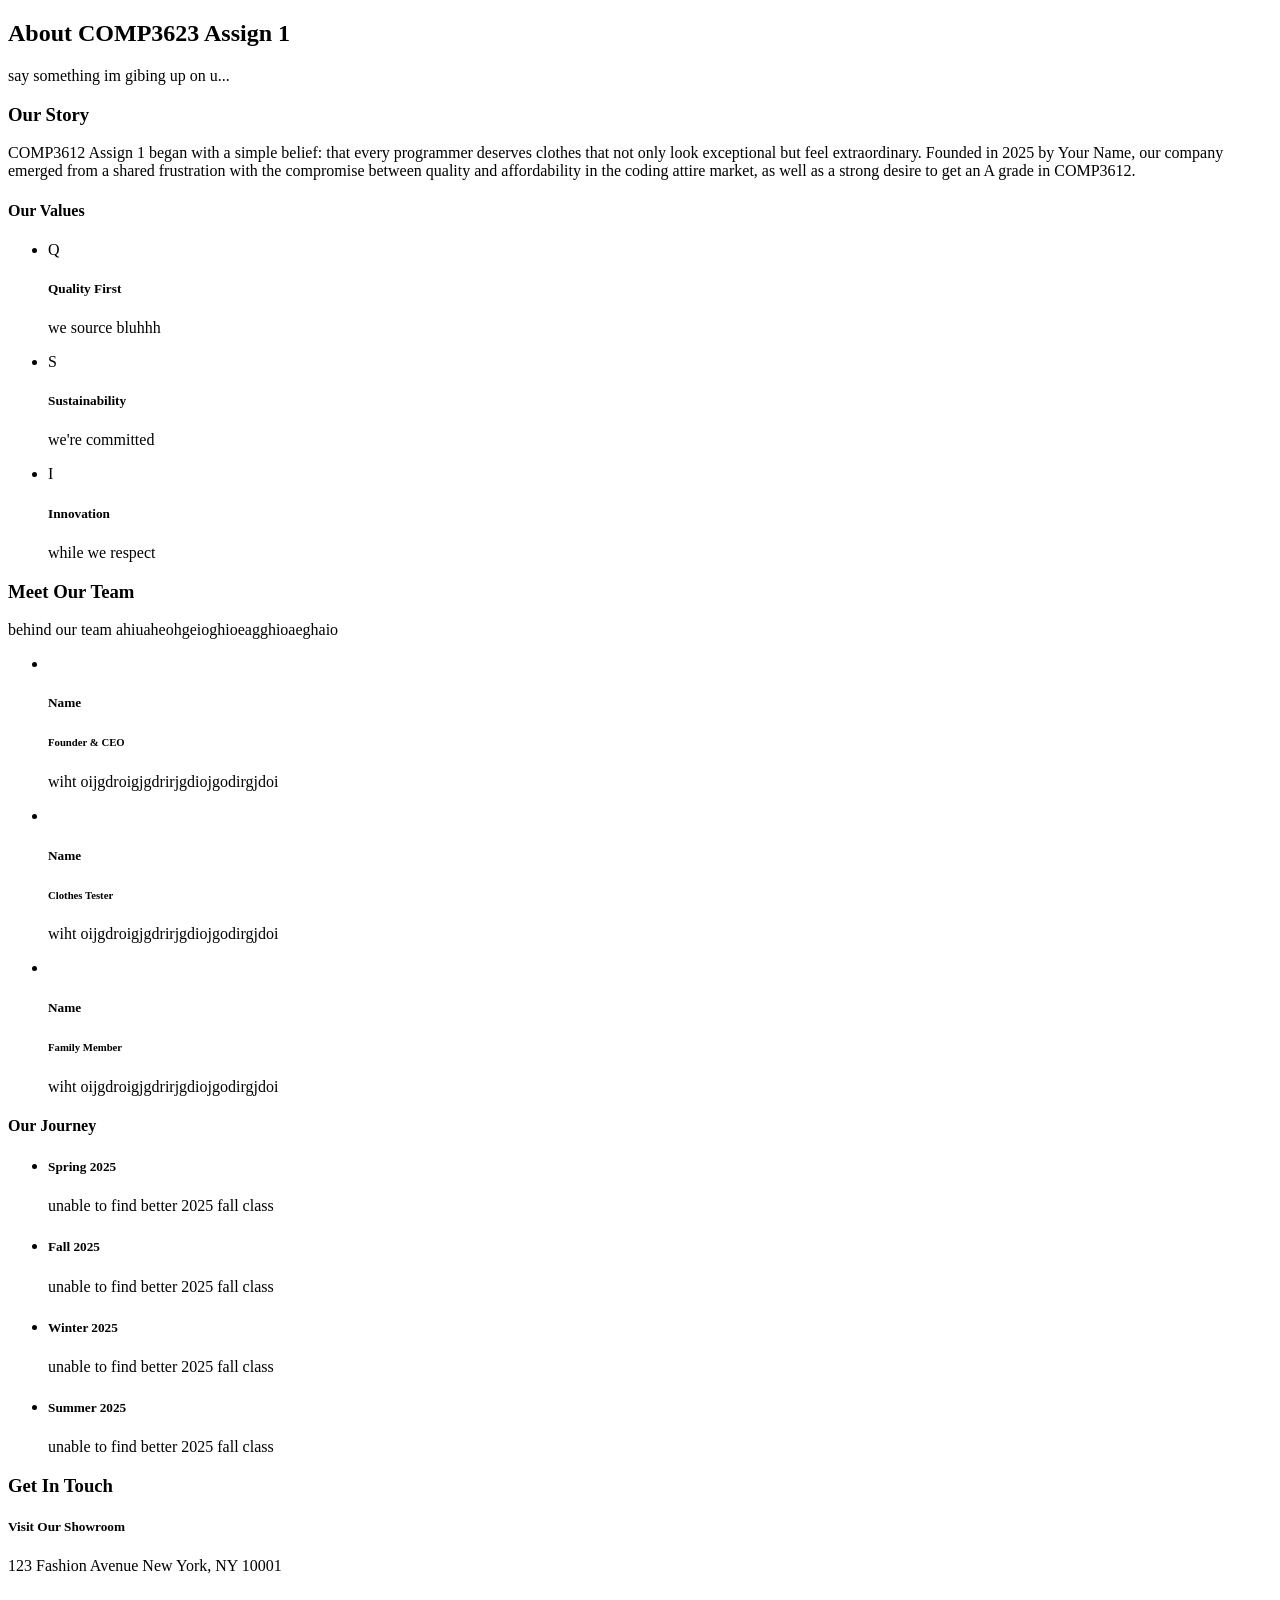
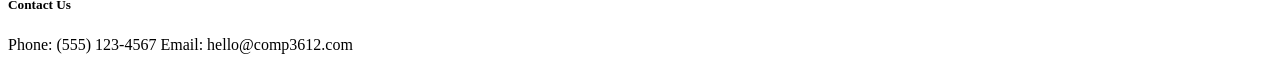
==== about.html @ 948bd1ad "started html code" ====
<!DOCTYPE html>

<section>
    <h2>
        About COMP3623 Assign 1
    </h2>
    <p>
        say something im gibing up on u...
    </p>
</section>

<section>
    <h3>
        <strong>
            Our Story
        </strong>
    </h3>

    <p>
        COMP3612 Assign 1 began with a simple belief: that every programmer deserves clothes that not only look exceptional but feel extraordinary. Founded in 2025 by Your Name, our company emerged from a shared frustration with the compromise between quality and affordability in the coding attire market, as well as a strong desire to get an A grade in COMP3612.
    </p>
<section>
    <h4>
        Our Values
    </h4>
    <ul>
        <li>
            <p>
                Q
            </p>
            <h5>
                Quality First
            </h5>
            <p>
                we source bluhhh
            </p>
        </li>
        
        <li>
            <p>
                S
            </p>
            <h5>
                Sustainability
            </h5>
            <p>
                we're committed 
            </p>
        </li>
        
        <li>
            <p>
                I
            </p>
            <h5>
                Innovation
            </h5>
            <p>
                while we respect
            </p>
        </li>
    </ul>
</section>

<section>
    <h3>
        Meet Our Team
    </h3>
    <p>
        behind our team ahiuaheohgeioghioeagghioaeghaio
    </p>

    <ul>
        <li>
            <img>
            <h5>
                Name
            </h5>
            <h6>
                Founder & CEO
            </h6>
            <p>
                wiht oijgdroigjgdrirjgdiojgodirgjdoi
            </p>
        </li>

        <li>
            <img>
            <h5>
                Name
            </h5>
            <h6>
                Clothes Tester
            </h6>
            <p>
                wiht oijgdroigjgdrirjgdiojgodirgjdoi
            </p>
        </li>

        <li>
            <img>
            <h5>
                Name
            </h5>
            <h6>
                Family Member
            </h6>
            <p>
                wiht oijgdroigjgdrirjgdiojgodirgjdoi
            </p>
        </li>
    </ul>
</section>

<section>
    <h4>
        Our Journey
    </h4>
    
    <div>

    </div>

        <ul>
            <li>
                <h5>
                    Spring 2025
                </h5>
                <p>
                    unable to find better 2025 fall class
                </p>
            </li>

            <li>
                <h5>
                    Fall 2025
                </h5>
                <p>
                    unable to find better 2025 fall class
                </p>
            </li>

            <li>
                <h5>
                    Winter 2025
                </h5>
                <p>
                    unable to find better 2025 fall class
                </p>
            </li>

            <li>
                <h5>
                    Summer 2025
                </h5>
                <p>
                    unable to find better 2025 fall class
                </p>
            </li>
        </ul>

</section>


<section>
    <h3>
        Get In Touch
    </h3>

    <p>
        <h5>
            Visit Our Showroom
        </h5>
        123 Fashion Avenue
        New York, NY 10001
    </p>
    <p>
        <h5>
            Contact Us
        </h5>
        Phone: (555) 123-4567
        Email: hello@comp3612.com
    </p>
</section>
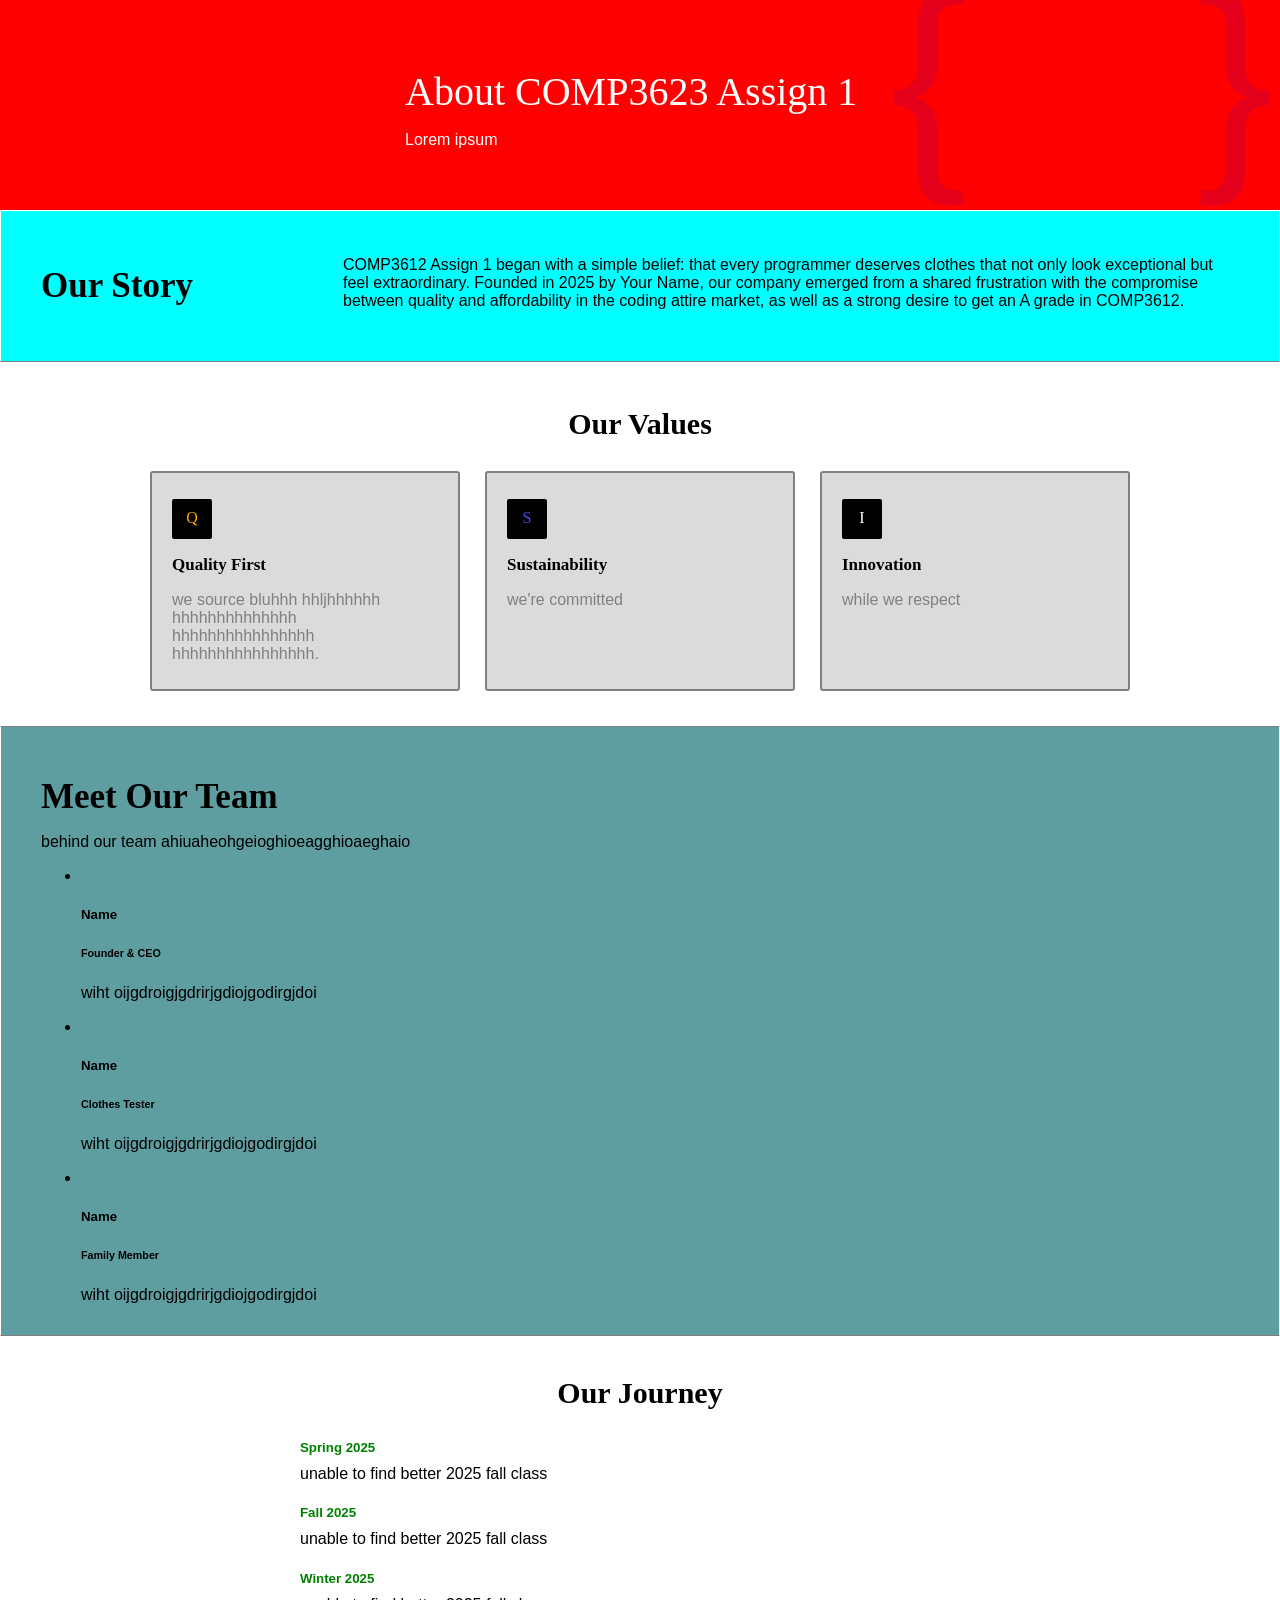
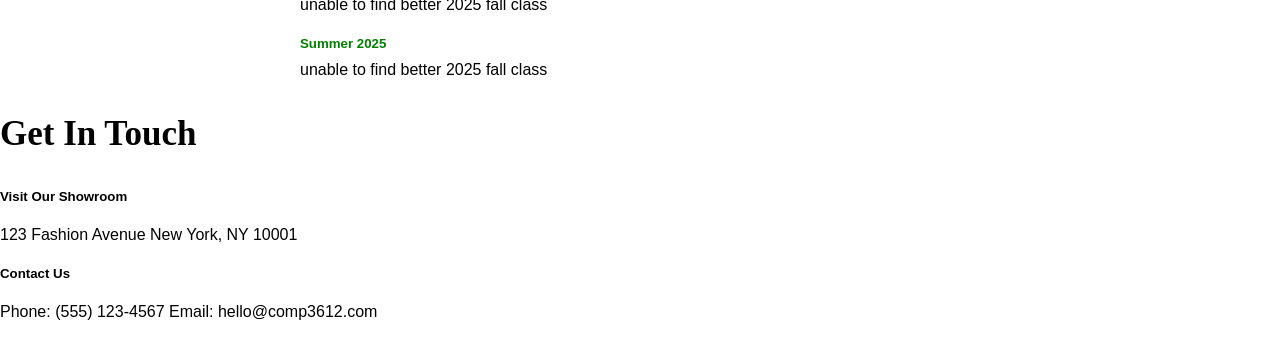
==== commit e53e7fc2: "began about page" ====
--- a/about.html
+++ b/about.html
@@ -1,43 +1,51 @@
 <!DOCTYPE html>
+<link href="a1_styles.css" rel="stylesheet">
 
-<section>
-    <h2>
-        About COMP3623 Assign 1
-    </h2>
+<section id="about-a1">
+    <div>
+        <h2>
+            About COMP3623 Assign 1
+        </h2>
+        <p id = about-brackets>
+            {}
+        </p>
+    </div>
     <p>
-        say something im gibing up on u...
+        Lorem ipsum
     </p>
 </section>
 
-<section>
+<section id="our-story">
     <h3>
         <strong>
             Our Story
         </strong>
     </h3>
 
-    <p>
+    <span>
         COMP3612 Assign 1 began with a simple belief: that every programmer deserves clothes that not only look exceptional but feel extraordinary. Founded in 2025 by Your Name, our company emerged from a shared frustration with the compromise between quality and affordability in the coding attire market, as well as a strong desire to get an A grade in COMP3612.
-    </p>
-<section>
+    </span>
+</section>
+
+<section id="our-values">
     <h4>
         Our Values
     </h4>
-    <ul>
-        <li>
-            <p>
+    <ul class="box">
+        <li id="quality">
+            <p class="letter">
                 Q
             </p>
             <h5>
                 Quality First
             </h5>
             <p>
-                we source bluhhh
+                we source bluhhh hhljhhhhhh hhhhhhhhhhhhhh hhhhhhhhhhhhhhhh hhhhhhhhhhhhhhhh.
             </p>
         </li>
         
-        <li>
-            <p>
+        <li id="sustainability">
+            <p class="letter">
                 S
             </p>
             <h5>
@@ -48,8 +56,8 @@
             </p>
         </li>
         
-        <li>
-            <p>
+        <li id="innovation">
+            <p class="letter">
                 I
             </p>
             <h5>
@@ -62,7 +70,7 @@
     </ul>
 </section>
 
-<section>
+<section id="team">
     <h3>
         Meet Our Team
     </h3>
@@ -112,7 +120,7 @@
     </ul>
 </section>
 
-<section>
+<section id="our-journey">
     <h4>
         Our Journey
     </h4>
@@ -162,7 +170,7 @@
 </section>
 
 
-<section>
+<section id="contact">
     <h3>
         Get In Touch
     </h3>
--- a/a1_styles.css
+++ b/a1_styles.css
@@ -0,0 +1,397 @@
+/* header */
+header {
+    background-color: rgb(22, 22, 63);
+    color: white;
+    display: flex;
+    justify-content: space-between;
+    align-items: center;
+    padding: 0px 25px;
+}
+h1 span {
+    color: orange;
+    letter-spacing: 5px;
+}
+
+h1 {
+    letter-spacing: 1px;
+    font-weight: normal;
+    font-family: 'Montserrat', sans-serif;
+    font-size: 27px;
+}
+
+nav {
+    display: flex;
+    text-align: right;
+}
+nav a{
+    color: white;
+    text-decoration: none;
+    padding-top: 10px;
+    padding-left: 20px;
+}
+
+#home, #about {
+    background-color: rgb(94, 94, 172);
+    border: solid rgb(94, 94, 172) 5px;
+    border-radius: 5px;
+    padding:5px 10px;
+}
+body {
+    margin: 0px;
+    font-family: sans-serif;
+}
+
+/* footer */
+footer {
+    background-color: rgb(22, 22, 63);
+    color: rgb(195, 195, 215);
+    padding-bottom: 20px;
+    padding-top: 15px;
+}
+
+footer h4 {
+    color: white;
+    margin-bottom: 6px;
+}
+
+footer nav {
+    display: flex;
+    justify-content: space-between;
+}
+
+footer hr {
+    width: 95%;
+    border-color: rgb(42, 42, 54);
+    margin-top: 28px;
+    margin-bottom: 20px;
+}
+
+small {
+    color: rgb(77, 77, 99);
+    padding-left: 40px;
+}
+
+footer a {
+    color: rgb(195, 195, 215);
+    margin-left: -20px
+}
+
+footer ul {
+    list-style: none;
+    text-align: left;
+    width: 50%;
+}
+
+footer li {
+    padding-bottom: 15px;
+}
+
+/*index.html*/
+#hero {
+    background-color: rgb(94, 94, 172);
+    padding-top: 40px;
+    padding-left: 280px;
+    padding-bottom: 90px;
+    color: white;
+
+}
+#hero h2 {
+    font-family: 'Times New Roman', Times, serif;
+    font-size: 50px;
+    font-weight: normal;
+    margin-top: 60px;
+    margin-bottom: 0px;
+}
+
+#hero div {
+    display: flex;
+    justify-content: space-between;
+    overflow-x: clip;
+    position: relative;
+}
+
+#hero p {
+    color: white;
+    padding-bottom: 30px;
+}
+
+#hero a {
+    padding: 12px 20px 13px;
+    background-color: orange;
+    border: solid orange 3px;
+    border-radius: 3px;
+    color: rgb(94, 94, 172);
+    text-decoration: none;
+}
+
+#hero a:hover {
+    background-color: rgb(184, 119, 0);
+    color: rgb(22, 22, 63);
+    border-color: rgb(184, 119, 0);
+}
+
+#home-brackets {
+    font-family:Arial, Helvetica, sans-serif;
+    font-size: 300px;
+    opacity: 10%;
+    margin-top: -95px;
+    margin-left: 490px;
+    letter-spacing: 1em;
+    pointer-events: none;
+    position: absolute;
+    overflow: hidden;
+}
+
+#featured-products {
+    font-family: 'Times New Roman', Times, serif;
+    background-color: rgb(190, 190, 190);
+    padding-top: 12px;
+    padding-bottom: 60px;
+    border: solid white 1.5px;
+    border-bottom: solid gray 1.5px;
+}
+
+#featured-products h3 {
+    padding-left: 35px;
+}
+
+#featured-products .box {
+    list-style: none;
+    padding: 0;
+    margin: 0;
+    font-family: sans-serif;
+    display: flex;
+    justify-content: center;
+    flex-wrap: wrap;
+    padding-top: 15px;
+    gap: 55px;
+    
+}
+
+#featured-products .box p {
+    padding-left: 20px;
+    padding-right: 20px;
+}
+
+#featured-products .box li {
+    background-color: white;
+    width: 20%;
+    height: 465px;
+    padding: 0px;   
+    border: solid gray 2px;
+    border-radius: 6px; 
+    text-align: left; 
+}
+
+#featured-products .box li:hover {
+    border: solid black 2px;
+}
+
+#featured-products .box img {
+    max-width: 100%;
+    display: block;
+    margin: auto;
+}
+
+#featured-products .box .image-wrap {
+    background-color: rgb(190, 190, 190);
+    padding: 50px 26px ;
+}
+
+#featured-products .box a {
+    display: block;
+    text-align: center;
+    text-decoration: none;
+    background-color: white;
+    border: solid black 2px;
+    border-radius: 3px;
+    color: black;
+    padding: 10px;
+}
+
+#featured-products .box a:hover {
+    color: white;
+    background-color: black;
+}
+
+#featured-products .price {
+    color: rgb(77, 77, 77);
+}
+
+#featured-products .coloured-bar {
+    background-color: green;
+    height: 3px;
+    margin-bottom: 0;
+    max-width: 100%;
+    padding-top: 0;
+}
+
+#featured-products .box li:hover .coloured-bar {
+    background-color: orange;
+}
+
+#home-about {
+    padding-left: 35px;
+    padding-bottom: 20px;
+    margin-right: 500px;
+    margin-top: 30px;
+}
+
+#home-about h3, #featured-products h3 {
+    font-family: 'Times New Roman', Times, serif;
+    font-size: 23px;
+}
+
+#home-about p {
+    color: rgb(77, 77, 77);
+}
+
+/*about.html*/
+#about-a1 {
+    padding-top: 35px;
+    background-color: red;
+    padding-bottom: 45px;
+    color: white;
+    padding-left: 405px;
+}
+
+#about-a1 h2 {
+    font-family: 'Times New Roman', Times, serif;
+    font-size: 40px;
+    font-weight: normal;
+    margin-bottom: 0;
+}
+
+#about-brackets {
+    font-family:Arial, Helvetica, sans-serif;
+    font-size: 230px;
+    opacity: 10%;
+    letter-spacing: 1em;
+    margin-top: -90px;
+    margin-left: 485px;
+    pointer-events: none;
+    position: absolute;
+    color: blue;
+}
+
+#about-a1 div {
+    display: flex;
+    justify-content: space-between;
+    overflow-x: clip;
+    position: relative;
+}
+
+#our-story  {
+    display: flex;
+    justify-content:space-between;
+    padding-bottom: 100px;
+    background-color: aqua;
+    padding: 20px 40px;
+    border: solid white 1.5px;
+    border-bottom: solid gray 1.5px;
+}
+
+#our-story h3, #team h3, #contact h3 {
+    font-family: 'Times New Roman', Times, serif;
+    font-size: 35px;
+    margin-right: 50px;
+    white-space: nowrap;
+}
+
+#our-story span {
+    padding-top: 25px;
+    padding-left: 100px;
+}
+
+#our-values {
+    background-color: white;
+    padding-top: 5px;
+    padding-bottom: 35px;
+}
+
+#our-values h4, #our-journey h4 {
+    text-align: center;
+    font-family: 'Times New Roman', Times, serif;
+    font-size: 30px;
+    margin-bottom: 30px;
+}
+
+#our-values .box {
+    list-style: none;
+    padding: 0;
+    margin: 0;
+    display: flex;
+    justify-content: center;
+    flex-wrap: wrap;
+    gap: 25px;
+}
+
+#our-values .box li {
+    background-color: rgb(219, 219, 219);
+    width: 20%;
+    padding: 10px 20px;   
+    border: solid gray 2px;
+    border-radius: 3px; 
+    text-align: left; 
+    padding-right: 30px;
+}
+
+#our-values h5 {
+    font-family: 'Times New Roman', Times, serif;
+    font-size: 17px;
+    margin: 0;
+}
+
+#our-values p {
+    color: gray;
+}
+
+#our-values .letter {
+    background-color: black;
+    text-align: center;
+    width: 30px;
+    height: 25px;
+    border: solid black 5px;
+    border-radius: 2px;
+    padding-top: 5px;
+    font-family: 'Times New Roman', Times, serif
+}
+
+#quality .letter {
+    color: orange;
+}
+#sustainability .letter {
+    color: rgb(74, 74, 234);
+}
+#innovation .letter {
+    color: white;
+}
+
+
+#team {
+    background-color: cadetblue;
+    border: solid white 1.5px;
+    border-bottom: solid gray 1.5px;
+    border-top: solid gray 1.5px;
+    padding: 15px 40px;
+}
+
+#team h3 {
+    margin-bottom: 0;
+}
+
+#our-journey ul {
+    padding-left: 300px;
+    list-style-type: none;
+}
+
+#our-journey li h5 {
+    font-family: Verdana, Geneva, Tahoma, sans-serif;
+    color: green;
+    margin-bottom: 0;
+}
+
+
+#our-journey li p {
+    margin-top: 10px;
+}
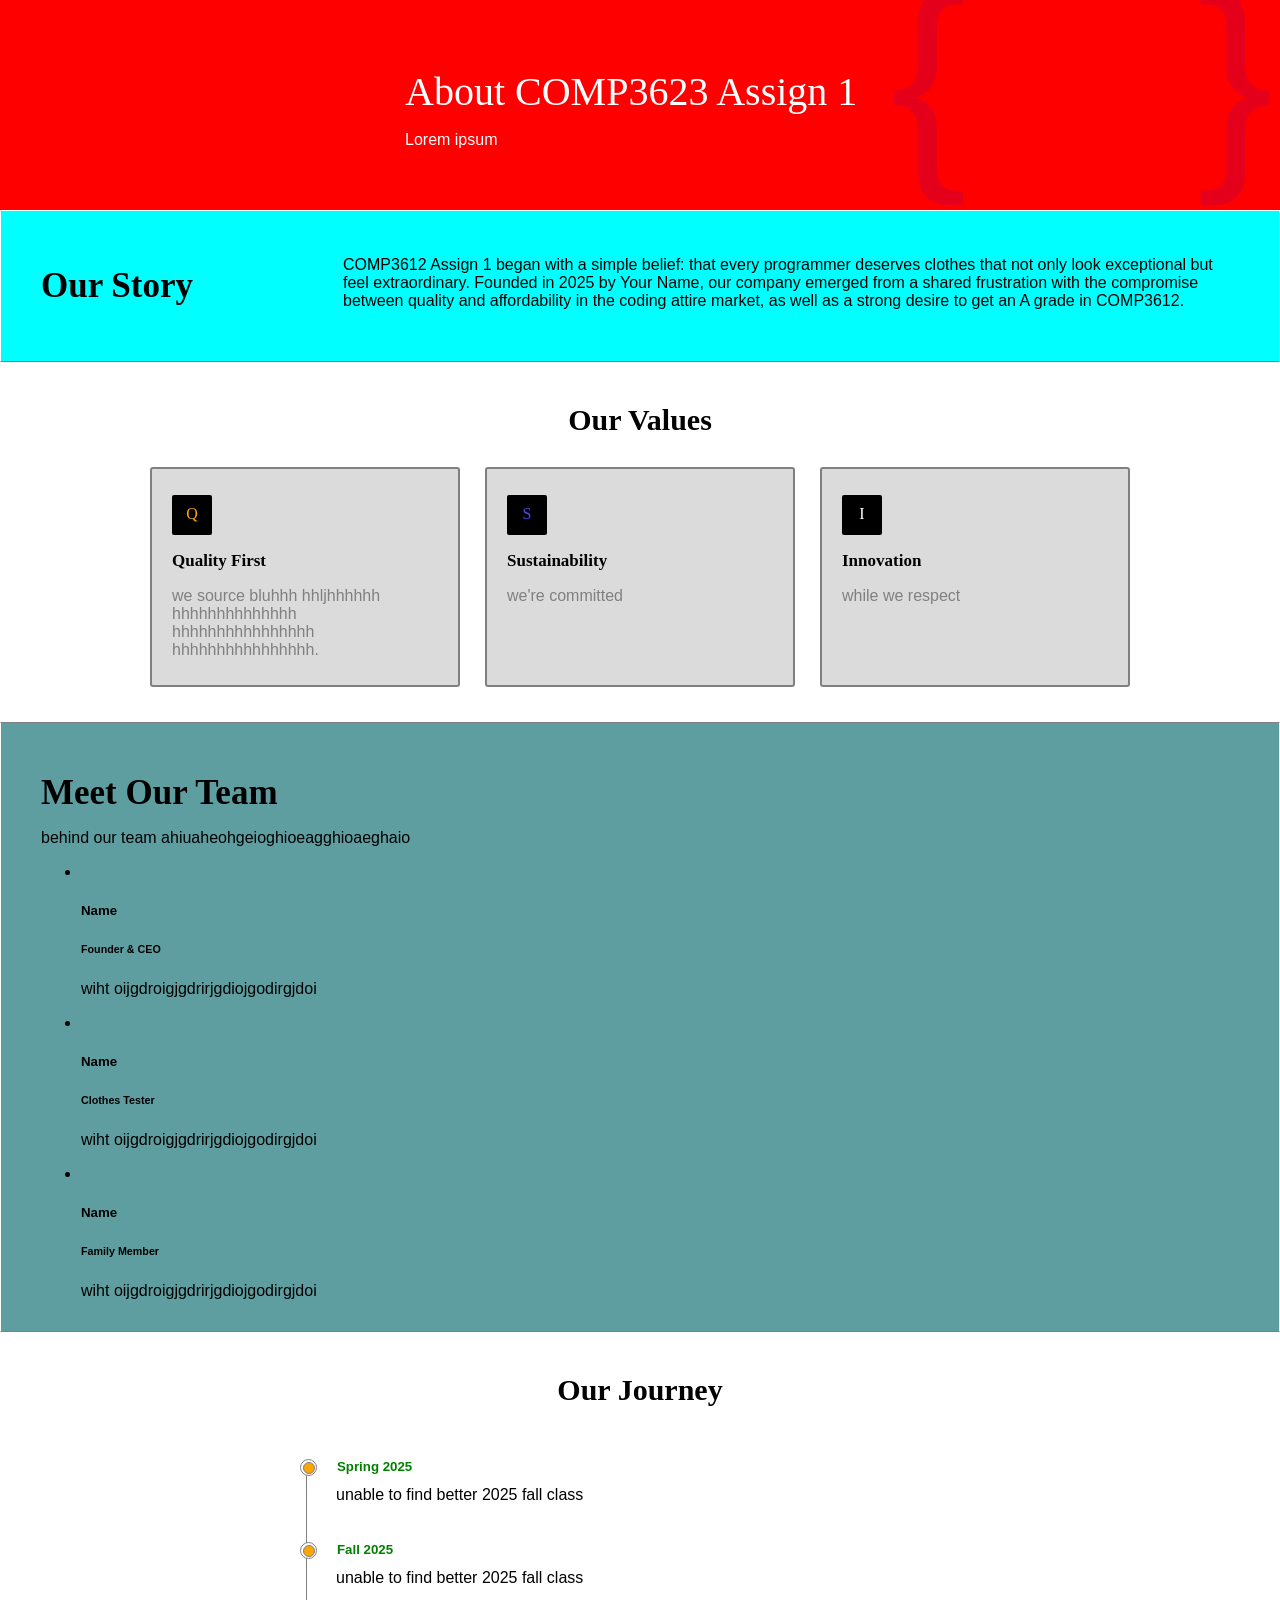
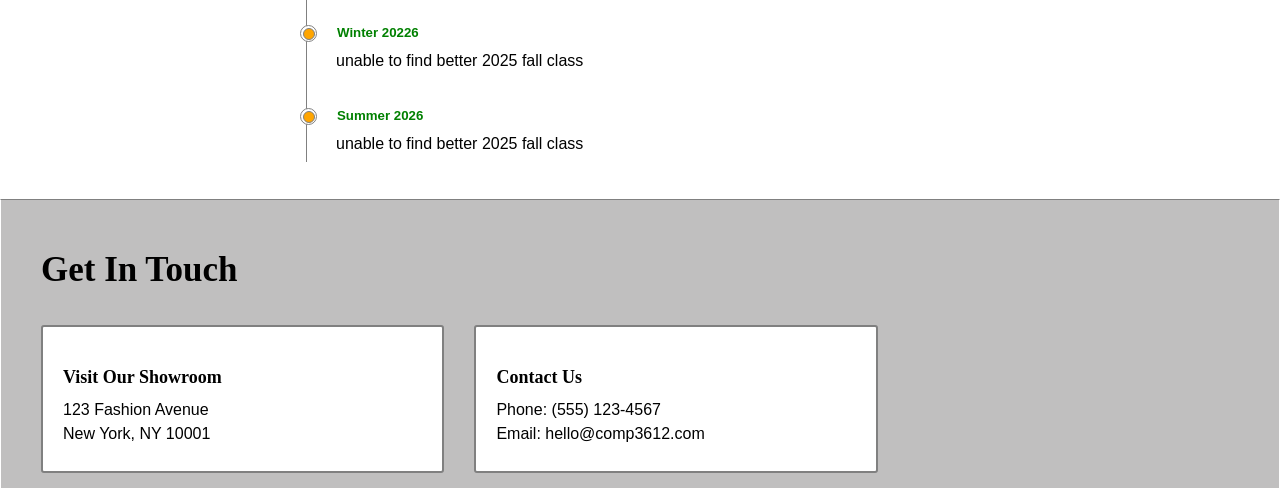
==== commit 94288602: "did timeline format" ====
--- a/about.html
+++ b/about.html
@@ -124,43 +124,61 @@
     <h4>
         Our Journey
     </h4>
-    
-    <div>
-
-    </div>
+
+    <div id="timeline">    </div>
 
         <ul>
             <li>
-                <h5>
-                    Spring 2025
-                </h5>
-                <p>
-                    unable to find better 2025 fall class
-                </p>
-            </li>
-
-            <li>
-                <h5>
-                    Fall 2025
-                </h5>
-                <p>
-                    unable to find better 2025 fall class
-                </p>
-            </li>
-
-            <li>
-                <h5>
-                    Winter 2025
-                </h5>
-                <p>
-                    unable to find better 2025 fall class
-                </p>
-            </li>
-
-            <li>
-                <h5>
-                    Summer 2025
-                </h5>
+                <div class="bullet-point">
+                    <div class="outer-circle">
+                        <div class="inner-circle"></div>
+                    </div>
+                    <h5>
+                        Spring 2025
+                    </h5>
+                </div>
+                <p>
+                    unable to find better 2025 fall class
+                </p>
+            </li>
+
+            <li>
+                 <div class="bullet-point">
+                    <div class="outer-circle">
+                        <div class="inner-circle"></div>
+                    </div>
+                    <h5>
+                        Fall 2025
+                    </h5>
+                </div>
+                <p>
+                    unable to find better 2025 fall class
+                </p>
+            </li>
+
+            <li>
+                <div class="bullet-point">
+                    <div class="outer-circle">
+                        <div class="inner-circle"></div>
+                    </div>
+                    <h5>
+                        Winter 20226
+                    </h5>
+                </div>
+                <p>
+                    unable to find better 2025 fall class
+                </p>
+            </li>
+
+            <li>
+                <div class="bullet-point">
+                    <div class="outer-circle">
+                        <div class="inner-circle"></div>
+                    </div>
+                    <h5>
+                        Summer 2026
+                    </h5>
+                </div>
                 <p>
                     unable to find better 2025 fall class
                 </p>
@@ -175,18 +193,27 @@
         Get In Touch
     </h3>
 
-    <p>
-        <h5>
-            Visit Our Showroom
-        </h5>
-        123 Fashion Avenue
-        New York, NY 10001
-    </p>
-    <p>
-        <h5>
-            Contact Us
-        </h5>
-        Phone: (555) 123-4567
-        Email: hello@comp3612.com
-    </p>
+    <ul class="box">
+        <li>
+            <h5>
+                Visit Our Showroom
+            </h5>
+
+            <p>
+                123 Fashion Avenue <br> 
+                New York, NY 10001
+            </p>
+        </li>
+        
+        <li>
+            <h5>
+                Contact Us
+            </h5>
+            
+            <p>
+                Phone: (555) 123-4567 <br> 
+                Email: hello@comp3612.com
+            </p>
+        </li>
+    </ul>
 </section>
--- a/a1_styles.css
+++ b/a1_styles.css
@@ -281,7 +281,7 @@
     position: relative;
 }
 
-#our-story  {
+#our-story {
     display: flex;
     justify-content:space-between;
     padding-bottom: 100px;
@@ -305,7 +305,7 @@
 
 #our-values {
     background-color: white;
-    padding-top: 5px;
+    padding-top: 1px;
     padding-bottom: 35px;
 }
 
@@ -380,6 +380,12 @@
     margin-bottom: 0;
 }
 
+#our-journey {
+    background-color: white;
+    padding-top: 1px;
+    padding-bottom: 30px;
+}
+
 #our-journey ul {
     padding-left: 300px;
     list-style-type: none;
@@ -391,7 +397,81 @@
     margin-bottom: 0;
 }
 
-
 #our-journey li p {
     margin-top: 10px;
-}
+    padding-left: 36px;
+}
+
+#our-journey .inner-circle {
+    height: 10px;
+    width: 10px;
+    background-color: orange;
+    border: solid gray 1px;
+    border-radius: 50%;
+    margin-top: 2px;
+    position: relative;
+    flex-shrink: 0;
+}
+
+#our-journey .outer-circle {
+    height: 15px;
+    width: 15px;
+    background-color: white;
+    border: solid gray 1px;
+    border-radius: 50%;
+    display: flex;
+    justify-content: center;
+    margin-top: 22px;
+    position: relative;
+    flex-shrink: 0;
+}
+
+#our-journey .bullet-point  {
+    display: flex;
+    gap: 20px;
+}
+
+#timeline {
+    margin-top: 25px;
+    height: 300px;
+    width: 2px;
+    border-right: gray solid 1.5px;
+    position: absolute;
+    padding-right: 304px;
+}
+
+#contact {
+    border: solid white 1.5px;
+    border-top: solid gray 1.5px;
+    padding: 15px 40px;
+    background-color: rgb(192, 191, 191);
+}
+
+#contact .box {
+    list-style: none;
+    margin: 0;
+    padding: 0;
+    display:flex;
+    flex-wrap: wrap;
+    gap: 30px;
+}
+
+#contact .box li {
+    background-color: white;
+    width: 30%;
+    padding: 10px 20px;   
+    border: solid gray 2px;
+    border-radius: 3px; 
+    text-align: left; 
+}
+
+#contact .box li h5 {
+    font-family: 'Times New Roman', Times, serif;
+    font-size: 18px;
+    margin-bottom:0;
+}
+
+#contact .box li p {
+    margin-top: 10px;
+    line-height: 145%;
+}
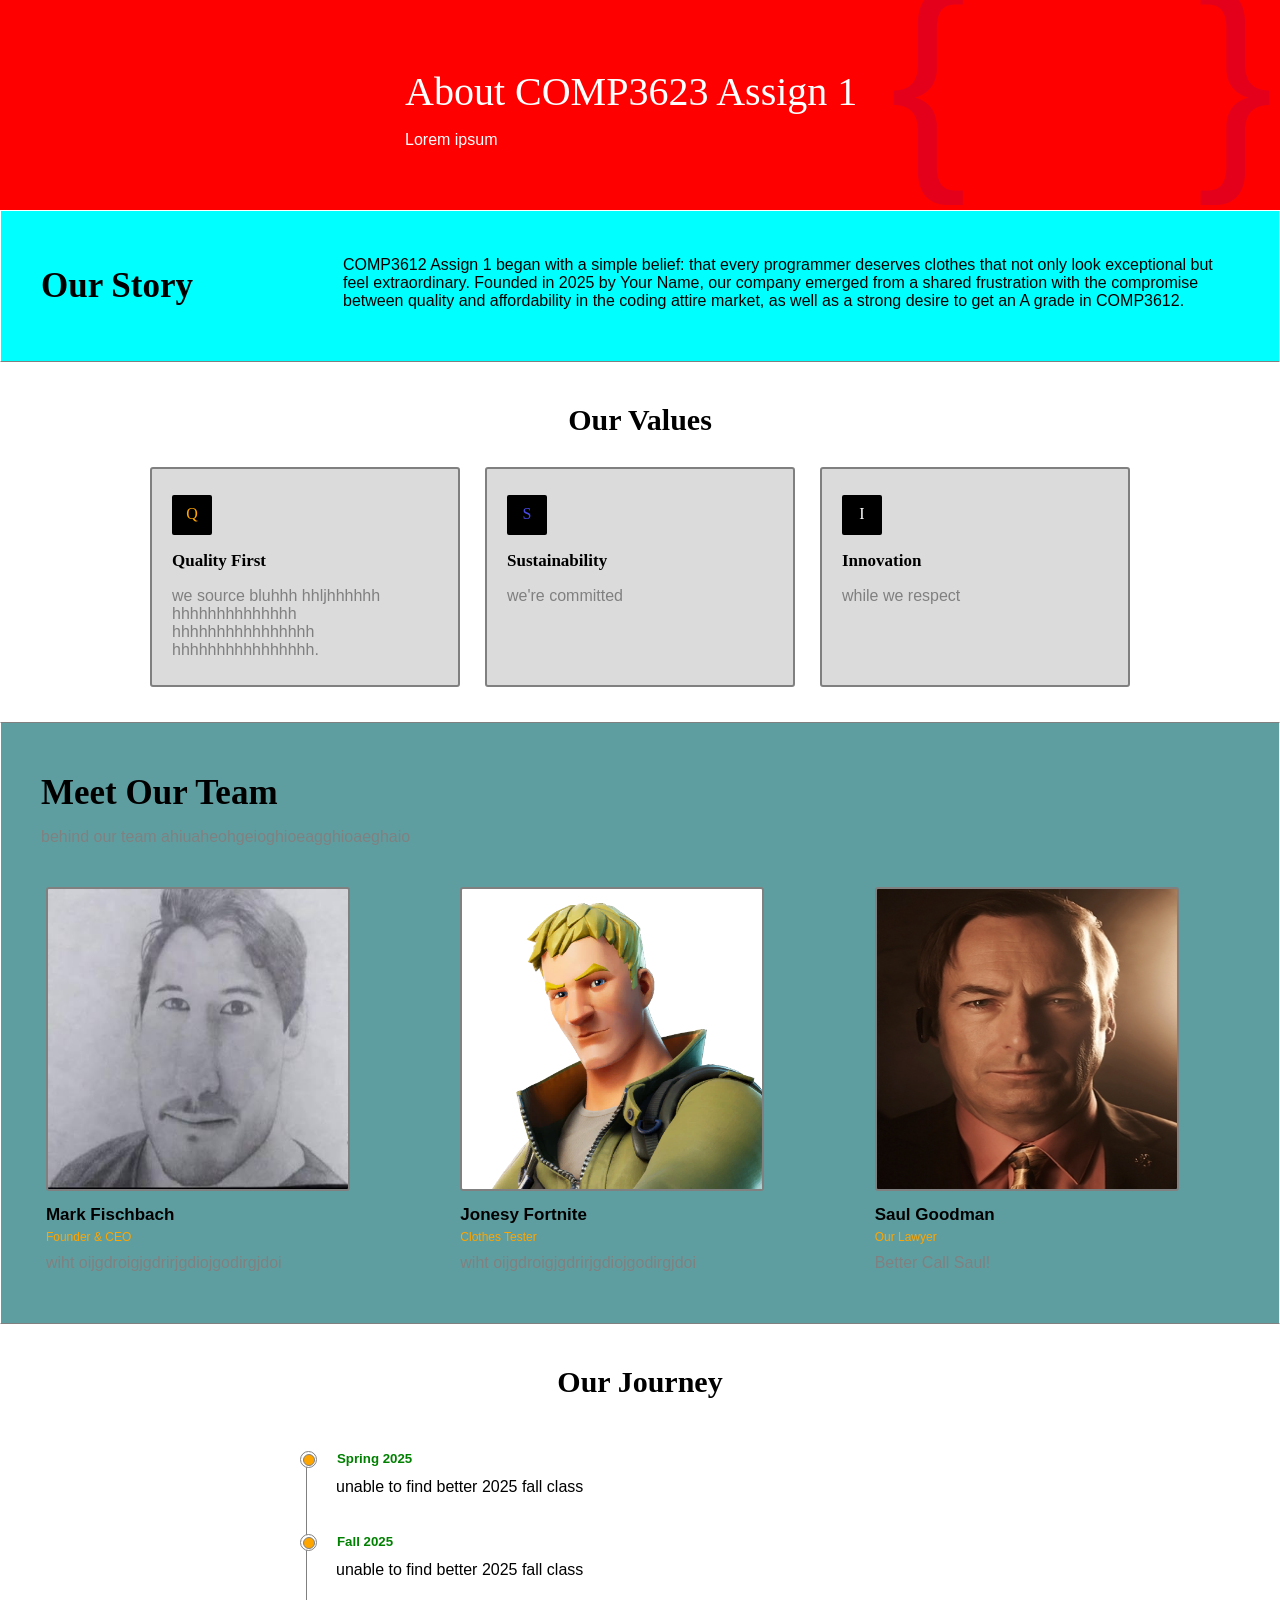
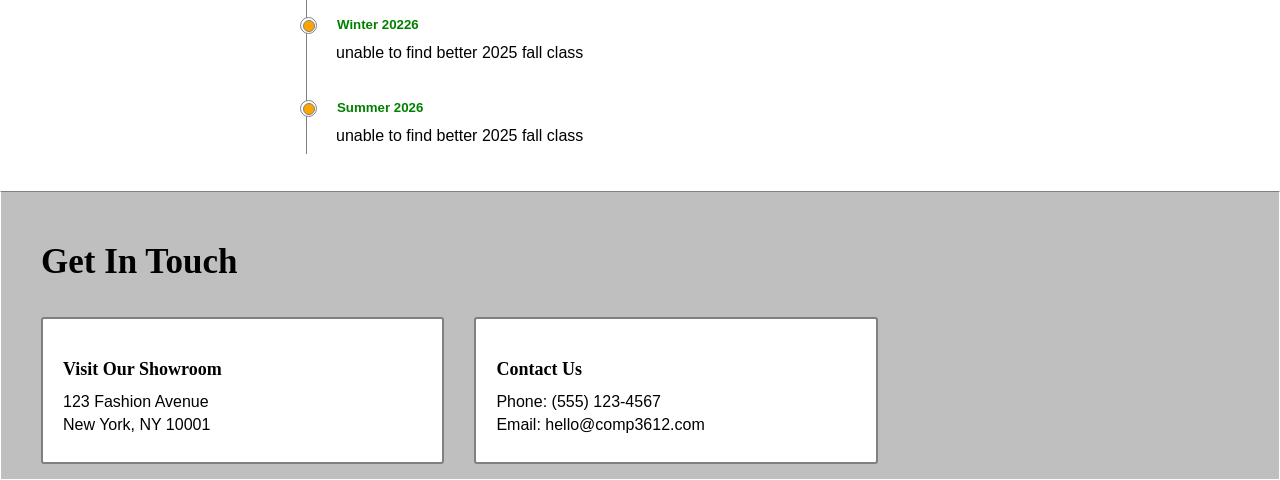
==== commit 40453003: "did team member format" ====
--- a/about.html
+++ b/about.html
@@ -78,11 +78,11 @@
         behind our team ahiuaheohgeioghioeagghioaeghaio
     </p>
 
-    <ul>
-        <li>
-            <img>
-            <h5>
-                Name
+    <ul class="box">
+        <li>
+            <img src="Markiplier.jpg" alt="Long Markiplier">
+            <h5>
+                Mark Fischbach
             </h5>
             <h6>
                 Founder & CEO
@@ -93,9 +93,9 @@
         </li>
 
         <li>
-            <img>
-            <h5>
-                Name
+            <img src="Jonesy.png" alt="Jonesy The First">
+            <h5>
+                Jonesy Fortnite
             </h5>
             <h6>
                 Clothes Tester
@@ -106,15 +106,15 @@
         </li>
 
         <li>
-            <img>
-            <h5>
-                Name
+            <img src="Saul_Goodman.jpg" alt="Saul Goodman">
+            <h5>
+                Saul Goodman
             </h5>
             <h6>
-                Family Member
+                Our Lawyer
             </h6>
             <p>
-                wiht oijgdroigjgdrirjgdiojgodirgjdoi
+                Better Call Saul!
             </p>
         </li>
     </ul>
--- a/a1_styles.css
+++ b/a1_styles.css
@@ -367,19 +367,6 @@
     color: white;
 }
 
-
-#team {
-    background-color: cadetblue;
-    border: solid white 1.5px;
-    border-bottom: solid gray 1.5px;
-    border-top: solid gray 1.5px;
-    padding: 15px 40px;
-}
-
-#team h3 {
-    margin-bottom: 0;
-}
-
 #our-journey {
     background-color: white;
     padding-top: 1px;
@@ -474,4 +461,63 @@
 #contact .box li p {
     margin-top: 10px;
     line-height: 145%;
+}
+
+#team {
+    background-color: cadetblue;
+    border: solid white 1.5px;
+    border-bottom: solid gray 1.5px;
+    border-top: solid gray 1.5px;
+    padding: 15px 40px;
+    padding-bottom: 35px;
+}
+
+#team h3 {
+    margin-bottom: 15px;
+}
+
+#team .box {
+    list-style: none;
+    margin: 0;
+    padding: 0;
+    display: flex;
+    justify-content: center;
+    flex-wrap: wrap;
+    gap: 55px; 
+}
+
+#team .box li {
+    width: 30%;
+    padding: 0;
+    text-align: left; 
+}
+
+#team .box img {
+    max-width: 100%;
+    border: solid gray 2px;
+    border-radius: 3px; 
+    background-color: white;
+    height: 300px;
+    width: 300px;
+    margin-top: 25px;
+}
+
+#team .box h6 {
+    margin-bottom: 0;
+    font-family: Verdana, Geneva, Tahoma, sans-serif;
+    color: orange;
+    font-weight: normal;
+    font-size: 12px;
+    margin-top: 0;
+}
+
+#team .box h5 {
+    margin-top: 10px;
+    margin-bottom: 5px;
+    font-size: 17px;
+}
+
+#team p {
+    color: gray;
+    margin-top: 10px;
 }
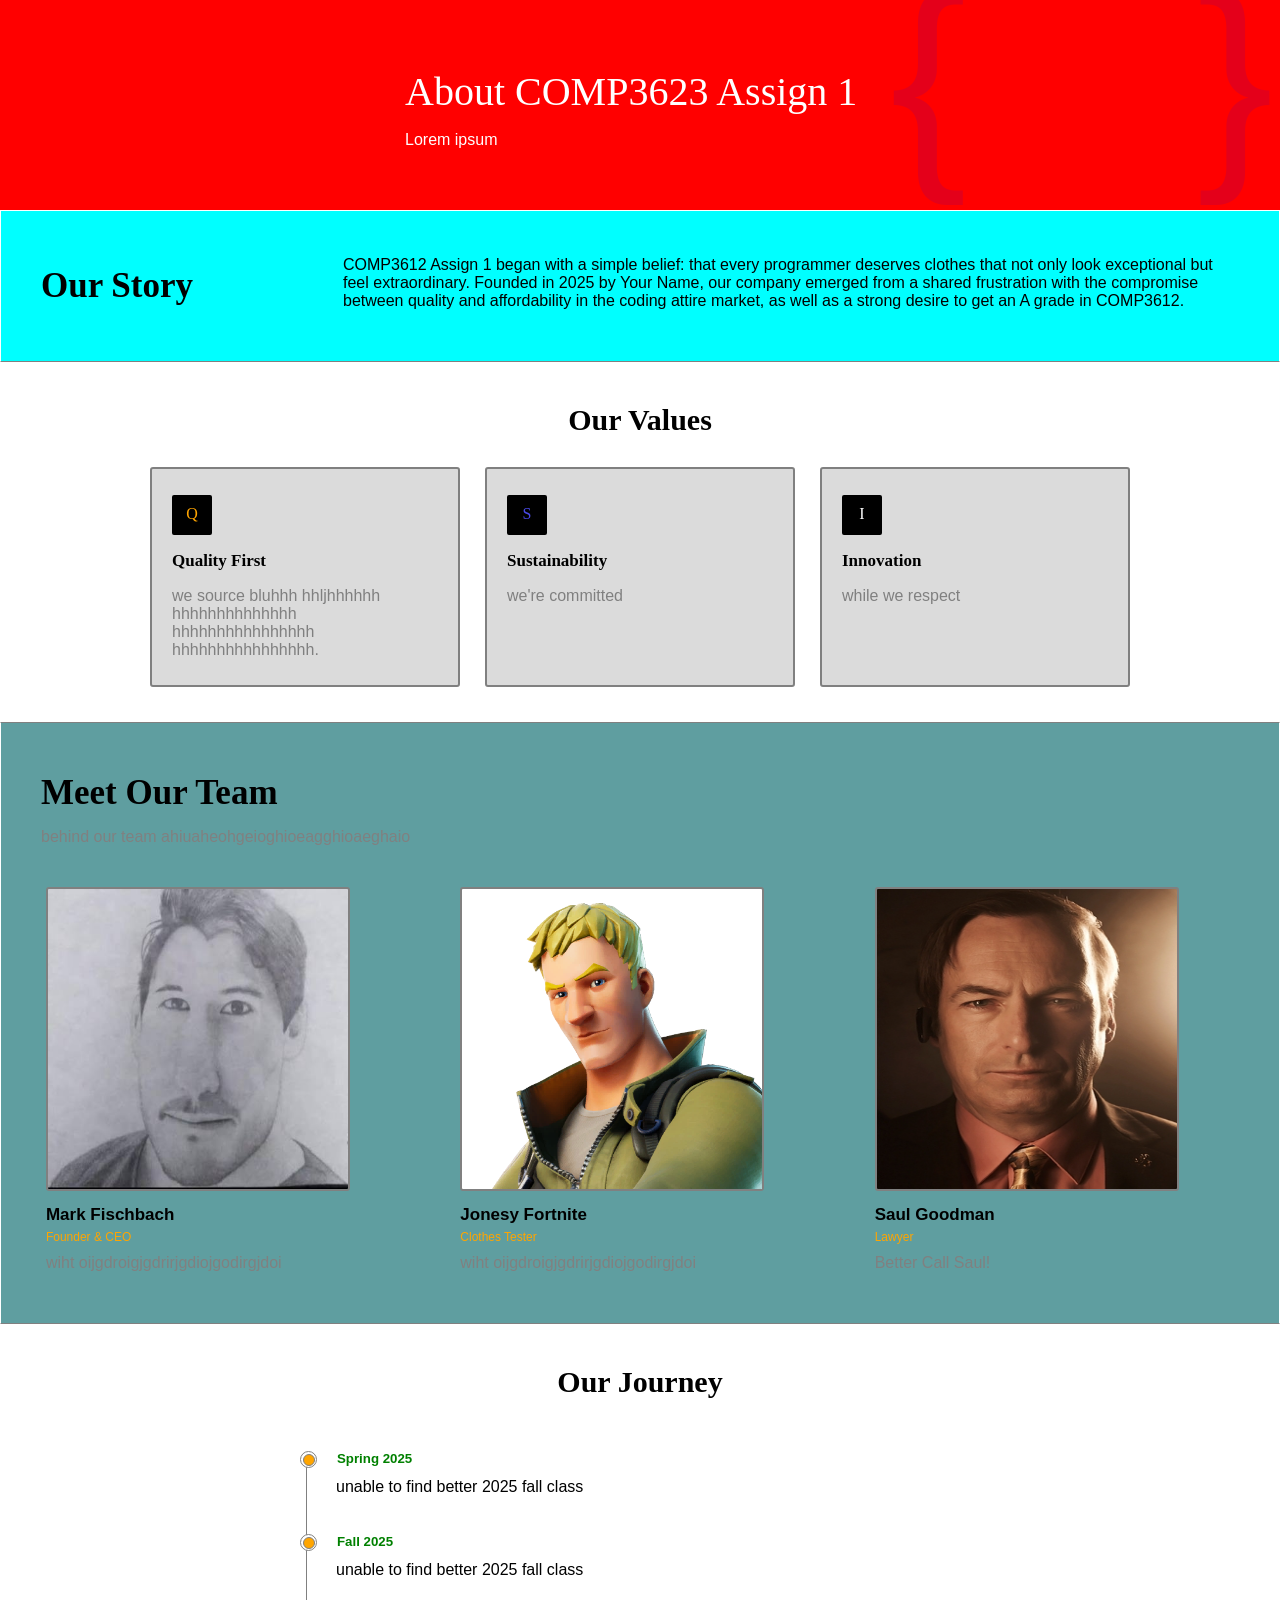
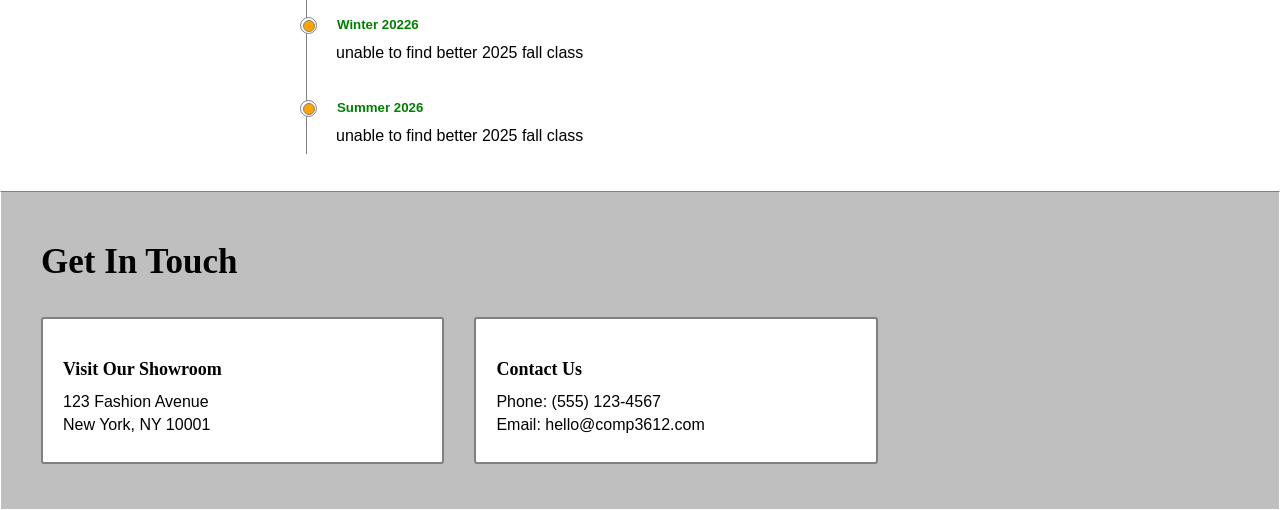
==== commit c79f0fc4: "product page formatting pretty much finished" ====
--- a/about.html
+++ b/about.html
@@ -111,7 +111,7 @@
                 Saul Goodman
             </h5>
             <h6>
-                Our Lawyer
+                Lawyer
             </h6>
             <p>
                 Better Call Saul!
--- a/a1_styles.css
+++ b/a1_styles.css
@@ -432,6 +432,7 @@
     border-top: solid gray 1.5px;
     padding: 15px 40px;
     background-color: rgb(192, 191, 191);
+    padding-bottom: 45px;
 }
 
 #contact .box {
@@ -520,4 +521,125 @@
 #team p {
     color: gray;
     margin-top: 10px;
+}
+
+/* product.html */
+#product-nav-line {
+    padding: 5px 40px;
+}
+
+#product-page h2 {
+    font-size: 40px;
+    font-family: 'Times New Roman', Times, serif;
+    margin: 0;
+}
+
+#product-rating {
+    margin-top: 10px;
+    margin-bottom: 20px;
+    color: orange;
+}
+
+#product-page .box {
+    display: flex;
+    flex-wrap: wrap;
+    gap: 150px;
+    align-items: flex-start;
+    margin: 0;
+    padding: 20px 40px
+}
+
+#product-page {
+    background-color: darkslateblue;
+    padding-top: 30px;
+    border-top: solid gray 1.5px;
+    border-right: solid white 1.5px;
+    border-left: solid white 1.5px;
+}
+
+#main-img {
+    height:auto;
+    width: 130.5%;
+}
+
+#small-images {
+    display: flex;
+    gap: 15px;
+}
+
+#small-images img {
+    padding-top: 10px;
+    width: 41%;
+    flex-shrink: 0;
+}
+
+#product-info {
+    padding: 10px 40px;
+}
+
+#product-info span {
+    padding-right: 30px;
+    padding-bottom: 10px;
+}
+
+#product-info div {
+    padding-top:15px;
+    padding-bottom: 5px;
+}
+
+#highlight-line {
+    margin-left: 40px;
+    margin-top: -20px;
+    width: 90px;
+    height: 2px;
+    background: orange;
+}
+
+#product-desc {
+    padding: 10px 40px;
+}
+
+#product-desc h3, #product-reviews h3 {
+    font-family: 'Times New Roman', Times, serif;
+    font-size: 24px;
+    margin-top: 15px;
+    margin-bottom: 15px;
+}
+
+#product-desc li {
+    display: flex;
+    justify-content: space-between;
+}
+
+#product-desc li span {
+    min-width: 950px;
+}
+#product-desc hr {
+    width: 600px;
+    margin-left: 0;
+    text-align: left;
+}
+
+#product-reviews {
+    padding: 10px 40px;
+}
+#product-reviews span {
+    color: orange;
+}
+
+#product-reviews .review {
+    display: flex;
+    justify-content: space-between;
+}
+
+#product-reviews p {
+    padding-bottom: 20px;
+}
+
+#product-reviews h3 {
+    padding-bottom: 10px;
+}
+
+#product-reviews strong {
+    padding-right: 10px;
 }
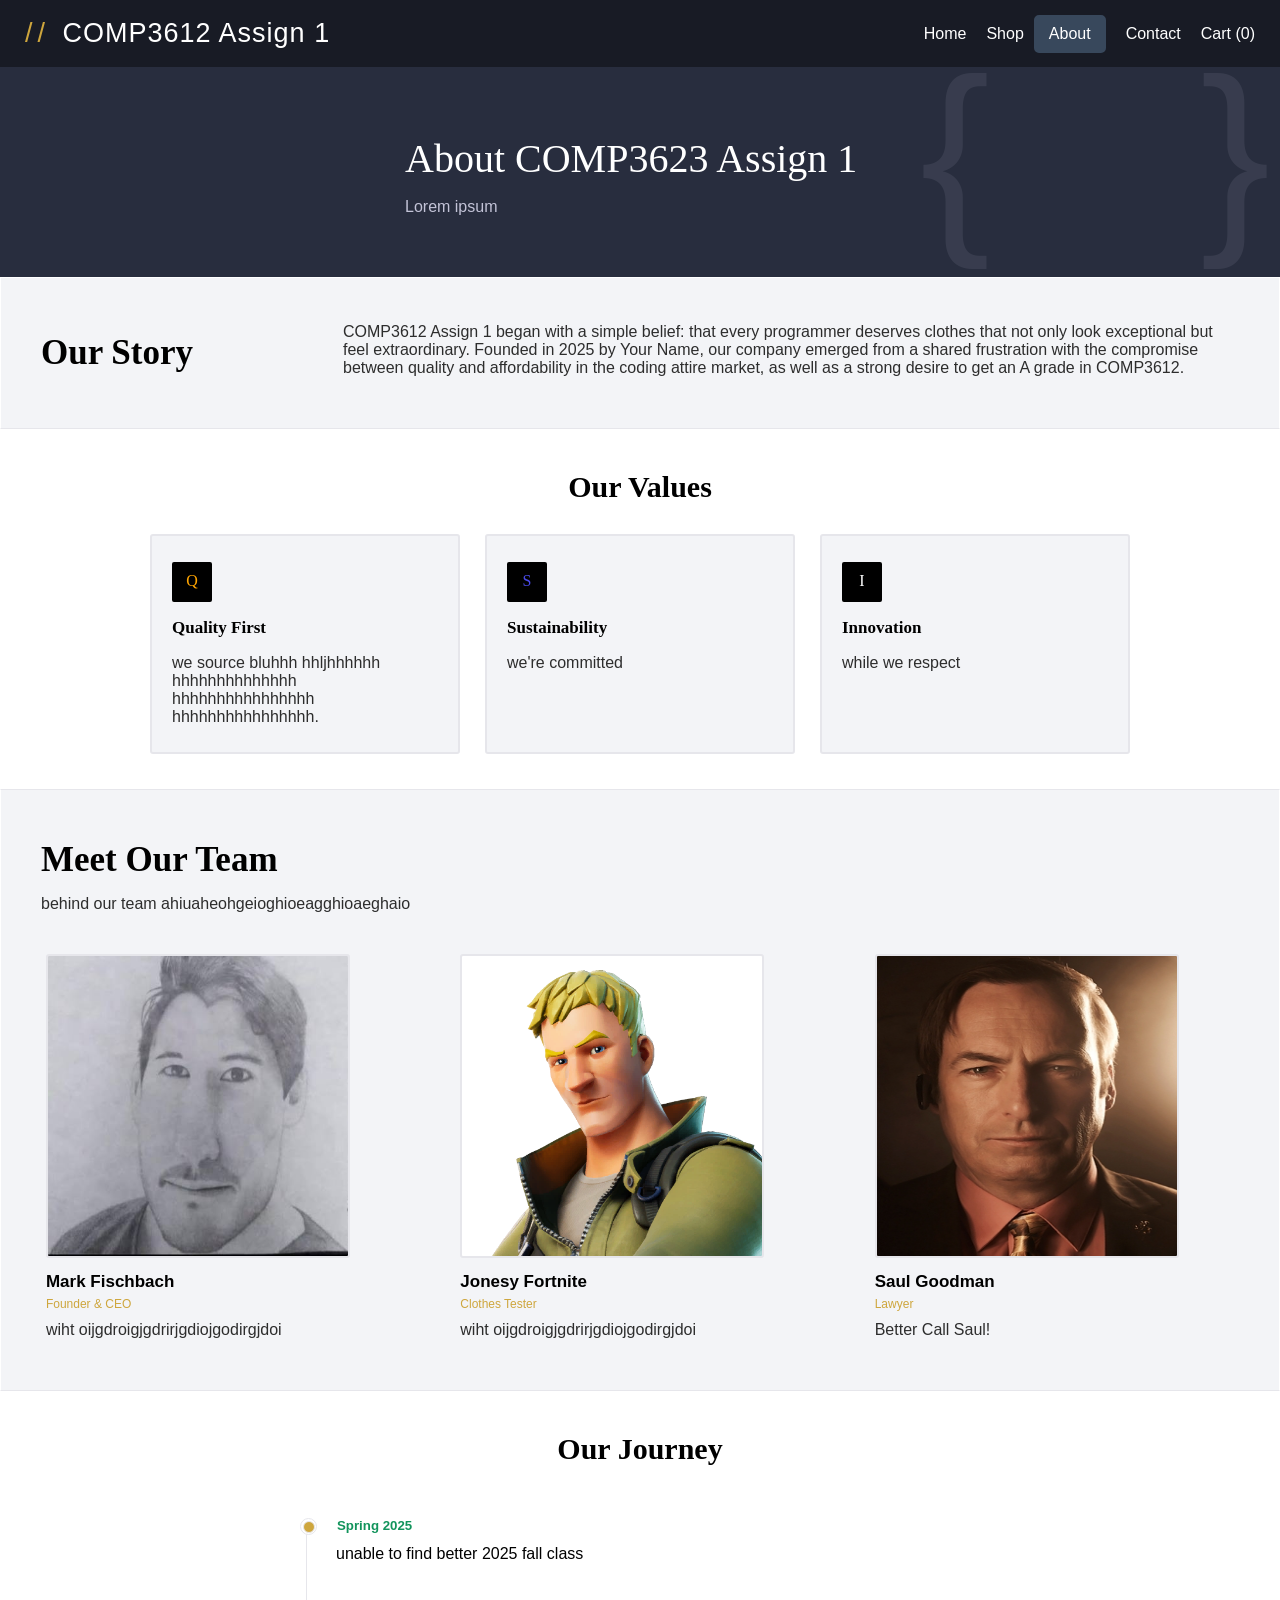
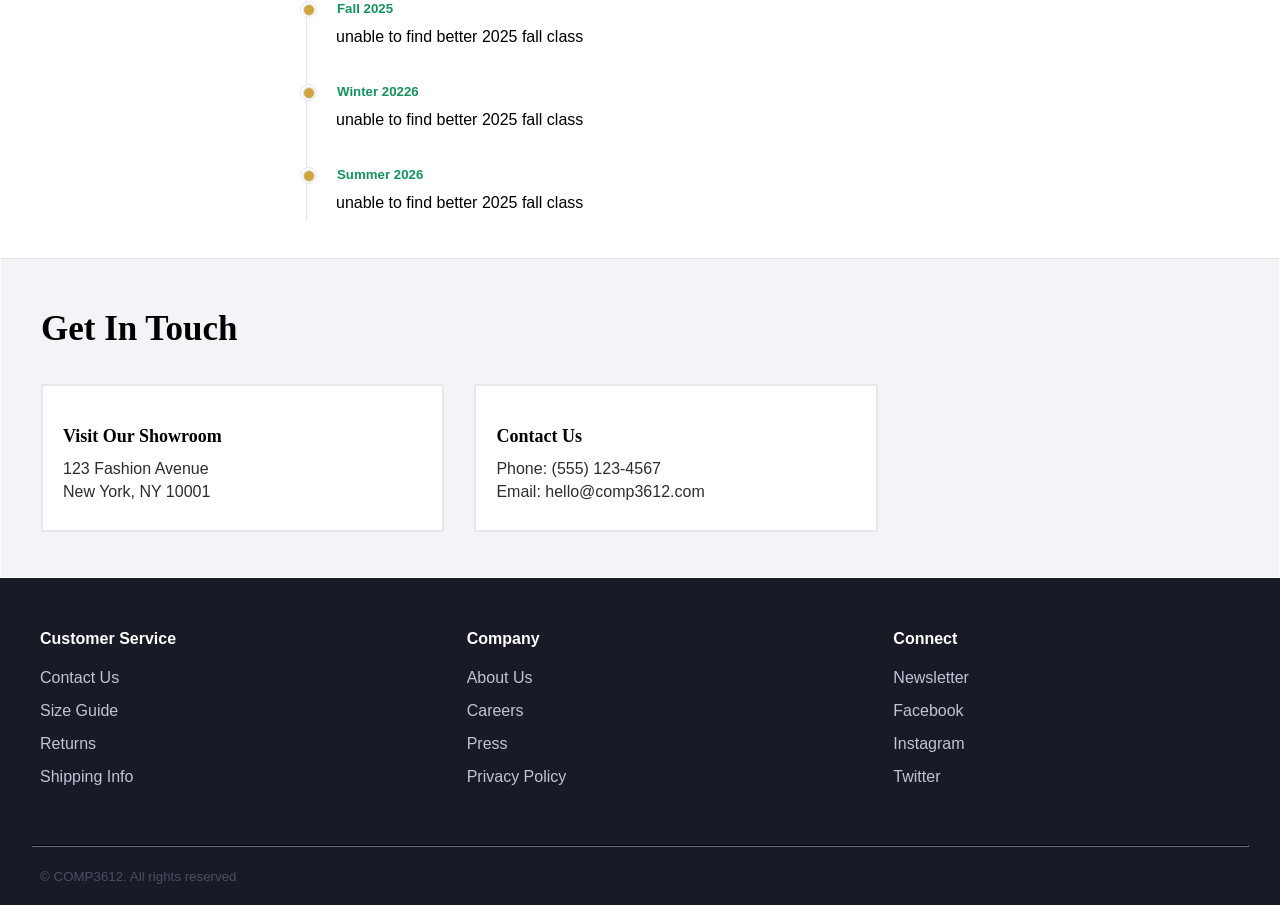
==== commit a0910e3b: "fixed colours and added the form" ====
--- a/about.html
+++ b/about.html
@@ -1,5 +1,23 @@
 <!DOCTYPE html>
 <link href="a1_styles.css" rel="stylesheet">
+
+<header>
+    <h1>
+        <span>
+            //
+        </span>
+        COMP3612 Assign 1
+    </h1>
+<span>
+    <nav> 
+        <a href="index.html">Home</a>           
+        <a href="#">Shop</a>
+        <a id="about" href="about.html">About</a>
+        <a href="#">Contact</a>
+        <a href="#">Cart (0)</a>
+    </nav>
+</span>
+</header>
 
 <section id="about-a1">
     <div>
@@ -216,4 +234,74 @@
             </p>
         </li>
     </ul>
-</section>+</section>
+
+<footer>
+    <nav>
+        <ul>
+            <li>
+                <h4>
+                    Customer Service
+                </h4>
+            </li>
+            <li>
+                <a href="#">Contact Us</a>
+            </li>
+            <li>
+                <a href="#">Size Guide</a>
+            </li>
+            <li>
+                <a href="#">Returns</a>
+            </li>
+            <li>
+                <a href="#">Shipping Info</a>
+            </li>
+        </ul>
+
+        <ul>
+            <li>
+                <h4>
+                    Company
+                </h4>
+            </li>
+            <li>
+                <a href="#">About Us</a>
+            </li>
+            <li>
+                <a href="#">Careers</a>
+            </li>
+            <li>
+                <a href="#">Press</a>
+            </li>
+            <li>
+                <a href="#">Privacy Policy</a>
+            </li>
+        </ul>
+        
+        <ul>
+            <li>
+                <h4>
+                    Connect
+                </h4>
+            </li>
+            <li>
+                <a href="https://www.youtube.com/watch?v=dQw4w9WgXcQ">Newsletter</a>
+            </li>
+            <li>
+                <a href="#">Facebook</a>
+            </li>
+            <li>
+                <a href="#">Instagram</a>
+            </li>
+            <li>
+                <a href="#">Twitter</a>
+            </li>
+        </ul>
+    </nav>
+
+    <hr/>
+
+    <small>
+        &copy; COMP3612. All rights reserved
+    </small>
+</footer>
--- a/a1_styles.css
+++ b/a1_styles.css
@@ -1,6 +1,6 @@
 /* header */
 header {
-    background-color: rgb(22, 22, 63);
+    background-color: #181B25;
     color: white;
     display: flex;
     justify-content: space-between;
@@ -8,7 +8,7 @@
     padding: 0px 25px;
 }
 h1 span {
-    color: orange;
+    color: #CEA63D;
     letter-spacing: 5px;
 }
 
@@ -31,10 +31,12 @@
 }
 
 #home, #about {
-    background-color: rgb(94, 94, 172);
-    border: solid rgb(94, 94, 172) 5px;
+    background-color: #38485C;
+    border: solid #38485C 5px;
     border-radius: 5px;
     padding:5px 10px;
+    margin-left: 10px;
+    margin-right: 0px;
 }
 body {
     margin: 0px;
@@ -43,7 +45,7 @@
 
 /* footer */
 footer {
-    background-color: rgb(22, 22, 63);
+    background-color: #181B25;
     color: rgb(195, 195, 215);
     padding-bottom: 20px;
     padding-top: 15px;
@@ -88,7 +90,7 @@
 
 /*index.html*/
 #hero {
-    background-color: rgb(94, 94, 172);
+    background-color: #282D3E;
     padding-top: 40px;
     padding-left: 280px;
     padding-bottom: 90px;
@@ -111,23 +113,23 @@
 }
 
 #hero p {
-    color: white;
+    color: rgb(195, 195, 215);
     padding-bottom: 30px;
 }
 
 #hero a {
     padding: 12px 20px 13px;
-    background-color: orange;
-    border: solid orange 3px;
+    background-color: #CEA63D;
+    border: solid #CEA63D 3px;
     border-radius: 3px;
-    color: rgb(94, 94, 172);
+    color: #282D3E;
     text-decoration: none;
 }
 
 #hero a:hover {
-    background-color: rgb(184, 119, 0);
-    color: rgb(22, 22, 63);
-    border-color: rgb(184, 119, 0);
+    background-color: #ad8624;
+    color: #282D3E;
+    border-color: #ad8624;
 }
 
 #home-brackets {
@@ -144,11 +146,11 @@
 
 #featured-products {
     font-family: 'Times New Roman', Times, serif;
-    background-color: rgb(190, 190, 190);
+    background-color: #F3F4F7;
     padding-top: 12px;
     padding-bottom: 60px;
     border: solid white 1.5px;
-    border-bottom: solid gray 1.5px;
+    border-bottom: solid #E6E6EB 1.5px;
 }
 
 #featured-products h3 {
@@ -178,7 +180,7 @@
     width: 20%;
     height: 465px;
     padding: 0px;   
-    border: solid gray 2px;
+    border: solid #E6E6EB 2px;
     border-radius: 6px; 
     text-align: left; 
 }
@@ -194,7 +196,7 @@
 }
 
 #featured-products .box .image-wrap {
-    background-color: rgb(190, 190, 190);
+    background-color: #F3F4F7;
     padding: 50px 26px ;
 }
 
@@ -227,7 +229,7 @@
 }
 
 #featured-products .box li:hover .coloured-bar {
-    background-color: orange;
+    background-color: #CEA63D;
 }
 
 #home-about {
@@ -243,15 +245,15 @@
 }
 
 #home-about p {
-    color: rgb(77, 77, 77);
+    color: rgb(45, 45, 45);
 }
 
 /*about.html*/
 #about-a1 {
     padding-top: 35px;
-    background-color: red;
+    background-color: #282D3E;
     padding-bottom: 45px;
-    color: white;
+    color: rgb(195, 195, 215);
     padding-left: 405px;
 }
 
@@ -260,18 +262,18 @@
     font-size: 40px;
     font-weight: normal;
     margin-bottom: 0;
+    color: white;
 }
 
 #about-brackets {
     font-family:Arial, Helvetica, sans-serif;
-    font-size: 230px;
+    font-size: 210px;
     opacity: 10%;
     letter-spacing: 1em;
-    margin-top: -90px;
-    margin-left: 485px;
+    margin-top: -70px;
+    margin-left: 515px;
     pointer-events: none;
     position: absolute;
-    color: blue;
 }
 
 #about-a1 div {
@@ -285,10 +287,11 @@
     display: flex;
     justify-content:space-between;
     padding-bottom: 100px;
-    background-color: aqua;
+    background-color: #F3F4F7;
     padding: 20px 40px;
     border: solid white 1.5px;
-    border-bottom: solid gray 1.5px;
+    border-bottom: solid #E6E6EB 1.5px;
+    color: rgb(45, 45, 45);
 }
 
 #our-story h3, #team h3, #contact h3 {
@@ -296,6 +299,7 @@
     font-size: 35px;
     margin-right: 50px;
     white-space: nowrap;
+    color: black;
 }
 
 #our-story span {
@@ -327,10 +331,10 @@
 }
 
 #our-values .box li {
-    background-color: rgb(219, 219, 219);
+    background-color: #F3F4F7;
     width: 20%;
     padding: 10px 20px;   
-    border: solid gray 2px;
+    border: solid #E6E6EB 2px;
     border-radius: 3px; 
     text-align: left; 
     padding-right: 30px;
@@ -343,7 +347,7 @@
 }
 
 #our-values p {
-    color: gray;
+    color: rgb(45, 45, 45);
 }
 
 #our-values .letter {
@@ -380,7 +384,7 @@
 
 #our-journey li h5 {
     font-family: Verdana, Geneva, Tahoma, sans-serif;
-    color: green;
+    color: rgb(19, 148, 92);
     margin-bottom: 0;
 }
 
@@ -392,8 +396,8 @@
 #our-journey .inner-circle {
     height: 10px;
     width: 10px;
-    background-color: orange;
-    border: solid gray 1px;
+    background-color: #CEA63D;
+    border: solid #E6E6EB 1px;
     border-radius: 50%;
     margin-top: 2px;
     position: relative;
@@ -404,7 +408,7 @@
     height: 15px;
     width: 15px;
     background-color: white;
-    border: solid gray 1px;
+    border: solid #E6E6EB 1px;
     border-radius: 50%;
     display: flex;
     justify-content: center;
@@ -422,16 +426,16 @@
     margin-top: 25px;
     height: 300px;
     width: 2px;
-    border-right: gray solid 1.5px;
+    border-right: #E6E6EB solid 1.5px;
     position: absolute;
     padding-right: 304px;
 }
 
 #contact {
     border: solid white 1.5px;
-    border-top: solid gray 1.5px;
+    border-top: solid #E6E6EB 1.5px;
     padding: 15px 40px;
-    background-color: rgb(192, 191, 191);
+    background-color: #F3F4F7;
     padding-bottom: 45px;
 }
 
@@ -448,7 +452,7 @@
     background-color: white;
     width: 30%;
     padding: 10px 20px;   
-    border: solid gray 2px;
+    border: solid #E6E6EB 2px;
     border-radius: 3px; 
     text-align: left; 
 }
@@ -462,13 +466,14 @@
 #contact .box li p {
     margin-top: 10px;
     line-height: 145%;
+    color: rgb(45, 45, 45);
 }
 
 #team {
-    background-color: cadetblue;
+    background-color: #F3F4F7;
     border: solid white 1.5px;
-    border-bottom: solid gray 1.5px;
-    border-top: solid gray 1.5px;
+    border-bottom: solid #E6E6EB 1.5px;
+    border-top: solid #E6E6EB 1.5px;
     padding: 15px 40px;
     padding-bottom: 35px;
 }
@@ -495,7 +500,7 @@
 
 #team .box img {
     max-width: 100%;
-    border: solid gray 2px;
+    border: solid #E6E6EB 2px;
     border-radius: 3px; 
     background-color: white;
     height: 300px;
@@ -506,7 +511,7 @@
 #team .box h6 {
     margin-bottom: 0;
     font-family: Verdana, Geneva, Tahoma, sans-serif;
-    color: orange;
+    color: #CEA63D;
     font-weight: normal;
     font-size: 12px;
     margin-top: 0;
@@ -519,7 +524,7 @@
 }
 
 #team p {
-    color: gray;
+    color: rgb(45, 45, 45);
     margin-top: 10px;
 }
 
@@ -537,7 +542,7 @@
 #product-rating {
     margin-top: 10px;
     margin-bottom: 20px;
-    color: orange;
+    color: #CEA63D;
 }
 
 #product-page .box {
@@ -550,16 +555,16 @@
 }
 
 #product-page {
-    background-color: darkslateblue;
+    background-color: #F3F4F7;
     padding-top: 30px;
-    border-top: solid gray 1.5px;
+    border-top: solid #E6E6EB 1.5px;
     border-right: solid white 1.5px;
     border-left: solid white 1.5px;
 }
 
 #main-img {
     height:auto;
-    width: 130.5%;
+    width: 155.5%;
 }
 
 #small-images {
@@ -569,12 +574,15 @@
 
 #small-images img {
     padding-top: 10px;
-    width: 41%;
+    width: 49.5%;
     flex-shrink: 0;
 }
 
 #product-info {
     padding: 10px 40px;
+    background-color: #F3F4F7;
+    border-right: solid white 1.5px;
+    border-left: solid white 1.5px;
 }
 
 #product-info span {
@@ -592,11 +600,14 @@
     margin-top: -20px;
     width: 90px;
     height: 2px;
-    background: orange;
+    background: #CEA63D;
 }
 
 #product-desc {
     padding: 10px 40px;
+    background-color: #F3F4F7;
+    border-right: solid white 1.5px;
+    border-left: solid white 1.5px;
 }
 
 #product-desc h3, #product-reviews h3 {
@@ -622,6 +633,9 @@
 
 #product-reviews {
     padding: 10px 40px;
+    background-color: #F3F4F7;
+    border-right: solid white 1.5px;
+    border-left: solid white 1.5px;
 }
 #product-reviews span {
     color: orange;
@@ -630,16 +644,112 @@
 #product-reviews .review {
     display: flex;
     justify-content: space-between;
+    padding-top: 20px;
 }
 
 #product-reviews p {
     padding-bottom: 20px;
 }
 
-#product-reviews h3 {
-    padding-bottom: 10px;
-}
-
 #product-reviews strong {
     padding-right: 10px;
-}+}
+
+.sizes, .colours {
+    display: flex;
+    flex-wrap: wrap;
+    gap: 10px;
+
+}
+
+.sizes label {
+    border: solid #E6E6EB 1.5px;
+    border-radius: 4px;
+    background-color: #F3F4F7;
+    cursor: pointer;
+    padding: 10px 10px;
+    margin-bottom: 15px;
+    margin-right: 2px;
+    margin-top: 12px;
+}
+
+.sizes input, .colours input {
+    display: none;
+}
+
+.sizes input:checked + label {
+    border: solid black 2px;
+}
+
+.colours label {
+    border: solid #E6E6EB 1.5px;
+    height: 25px;
+    width: 25px;
+    border-radius: 50%;
+    background-color: white;
+    cursor: pointer;
+    margin-bottom: 15px;
+    margin-top: 7px;
+}
+
+.colours input:checked + label {
+    border: solid black 2px;
+}
+
+.colours #cream + label {
+    background-color: wheat;
+}
+
+.colours #gray + label {
+    background-color: darkgray;
+}
+
+.colours #navy + label {
+    background-color: navy;
+}
+
+.colours #orange + label {
+    background-color: orange;
+}
+
+.quantity input {
+    width: 100px;
+    height: 25px;
+    margin-top: 10px;
+}
+
+#cart {
+    border: solid #CEA63D 1px;
+    border-radius: 3px;
+    background-color: #CEA63D;
+    font-weight: bold;
+    padding: 10px 20px;
+    margin-right: 5px;
+}
+
+form button {
+    margin-top: 25px;
+}
+
+#cart:hover {
+    background-color: #ad8624;
+    border-color: #ad8624;
+}
+
+#wishlist {
+    border: solid black 2px;
+    border-radius: 3px;
+    background-color: #F3F4F7;
+    font-weight: bold;
+    padding: 10px 20px;
+}   
+
+#wishlist:hover {
+    background-color: black;
+    color: white;
+}
+
+#product-text {
+    padding-left: 120px;
+}
+
